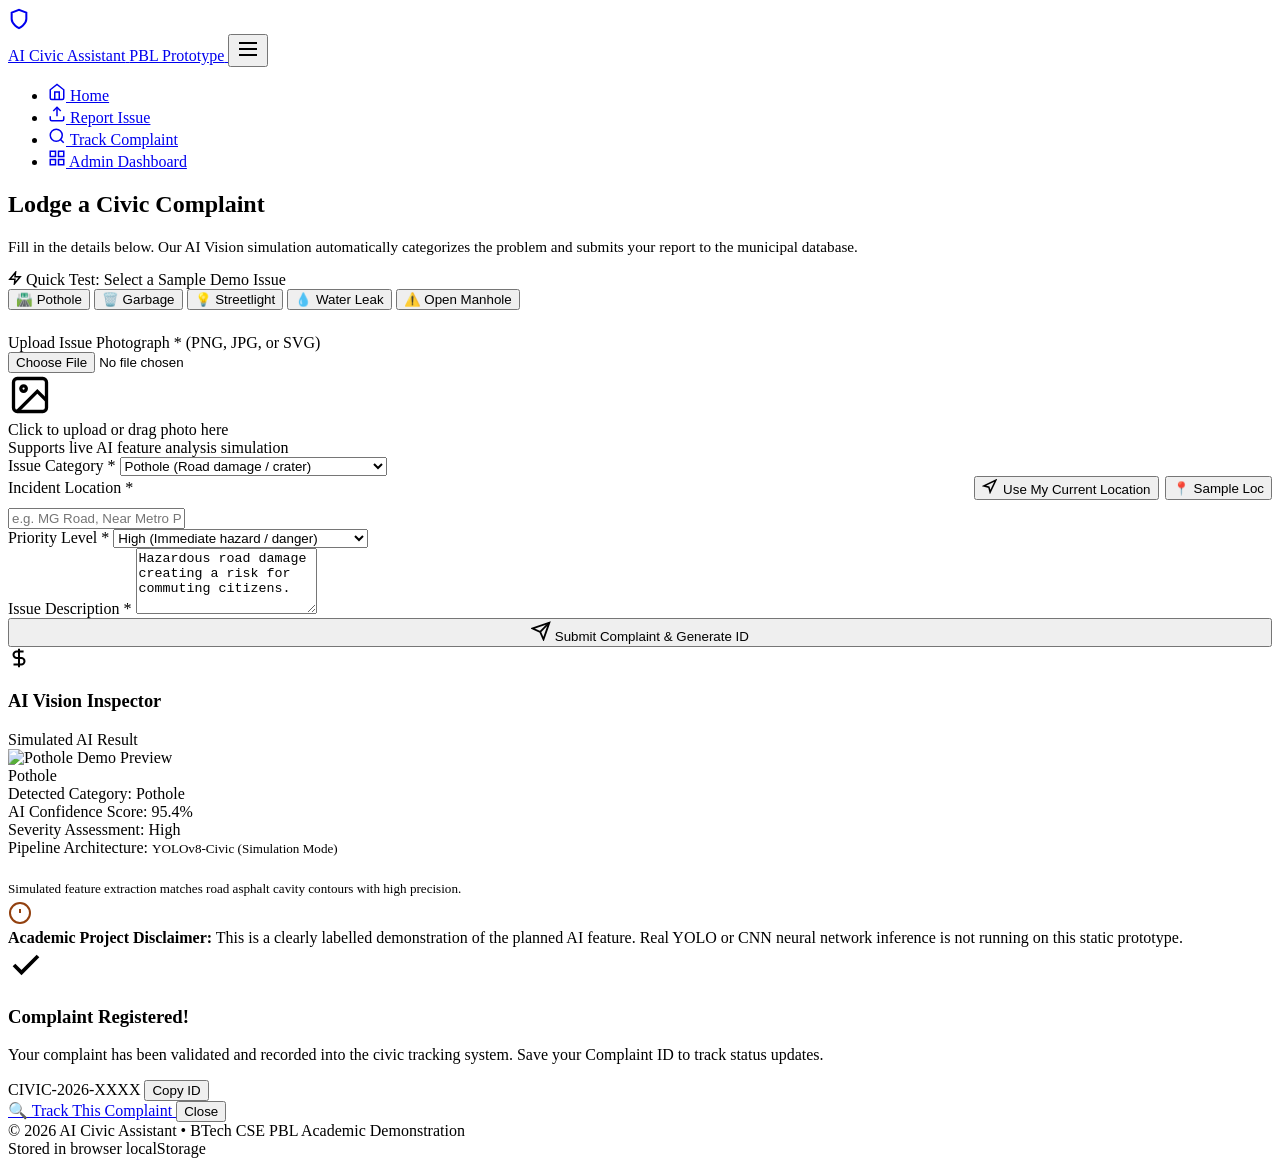
==== report.html @ 9c34e4ea "Add files via upload" ====
<!DOCTYPE html>
<html lang="en">
<head>
  <meta charset="UTF-8">
  <meta name="viewport" content="width=device-width, initial-scale=1.0">
  <title>Report an Issue | AI Civic Assistant</title>
  <meta name="description" content="Report municipal issues such as potholes, garbage piles, damaged streetlights, water leaks, and open manholes using AI Civic Assistant.">
  
  <!-- Google Fonts -->
  <link rel="preconnect" href="https://fonts.googleapis.com">
  <link rel="preconnect" href="https://fonts.gstatic.com" crossorigin>
  <link href="https://fonts.googleapis.com/css2?family=Plus+Jakarta+Sans:wght@400;500;600;700;800&family=Inter:wght@400;500;600;700&display=swap" rel="stylesheet">
  
  <!-- Stylesheet -->
  <link rel="stylesheet" href="css/style.css">
</head>
<body id="page-report">

  <!-- =========================================================================
       Site Header / Navigation Bar
       ========================================================================= -->
  <header class="site-header">
    <div class="container nav-container">
      <a href="index.html" class="brand-logo" id="brand-logo">
        <div class="brand-icon">
          <svg width="22" height="22" viewBox="0 0 24 24" fill="none" stroke="currentColor" stroke-width="2.2">
            <path d="M12 22s8-4 8-10V5l-8-3-8 3v7c0 6 8 10 8 10z"></path>
          </svg>
        </div>
        <span>AI Civic Assistant</span>
        <span class="brand-badge">PBL Prototype</span>
      </a>

      <!-- Mobile Toggle -->
      <button class="mobile-nav-toggle" aria-label="Toggle navigation" id="nav-toggle-btn">
        <svg width="24" height="24" viewBox="0 0 24 24" fill="none" stroke="currentColor" stroke-width="2">
          <line x1="3" y1="12" x2="21" y2="12"></line>
          <line x1="3" y1="6" x2="21" y2="6"></line>
          <line x1="3" y1="18" x2="21" y2="18"></line>
        </svg>
      </button>

      <!-- Navigation Links -->
      <ul class="nav-links" id="main-nav-links">
        <li class="nav-item">
          <a href="index.html" id="nav-home">
            <svg width="18" height="18" viewBox="0 0 24 24" fill="none" stroke="currentColor" stroke-width="2">
              <path d="M3 9l9-7 9 7v11a2 2 0 0 1-2 2H5a2 2 0 0 1-2-2z"></path>
              <polyline points="9 22 9 12 15 12 15 22"></polyline>
            </svg>
            Home
          </a>
        </li>
        <li class="nav-item">
          <a href="report.html" class="active" id="nav-report">
            <svg width="18" height="18" viewBox="0 0 24 24" fill="none" stroke="currentColor" stroke-width="2">
              <path d="M21 15v4a2 2 0 0 1-2 2H5a2 2 0 0 1-2-2v-4"></path>
              <polyline points="17 8 12 3 7 8"></polyline>
              <line x1="12" y1="3" x2="12" y2="15"></line>
            </svg>
            Report Issue
          </a>
        </li>
        <li class="nav-item">
          <a href="track.html" id="nav-track">
            <svg width="18" height="18" viewBox="0 0 24 24" fill="none" stroke="currentColor" stroke-width="2">
              <circle cx="11" cy="11" r="8"></circle>
              <line x1="21" y1="21" x2="16.65" y2="16.65"></line>
            </svg>
            Track Complaint
          </a>
        </li>
        <li class="nav-item">
          <a href="admin.html" id="nav-admin">
            <svg width="18" height="18" viewBox="0 0 24 24" fill="none" stroke="currentColor" stroke-width="2">
              <rect x="3" y="3" width="7" height="7"></rect>
              <rect x="14" y="3" width="7" height="7"></rect>
              <rect x="14" y="14" width="7" height="7"></rect>
              <rect x="3" y="14" width="7" height="7"></rect>
            </svg>
            Admin Dashboard
          </a>
        </li>
      </ul>
    </div>
  </header>

  <!-- =========================================================================
       Report Issue Form + AI Image Analysis Section
       ========================================================================= -->
  <main class="form-page-layout">
    <div class="container">
      <div class="form-grid">

        <!-- Left Column: Citizen Grievance Form -->
        <div class="form-card">
          <div class="form-header">
            <h2>Lodge a Civic Complaint</h2>
            <p style="color: var(--text-muted); font-size: 0.95rem;">
              Fill in the details below. Our AI Vision simulation automatically categorizes the problem 
              and submits your report to the municipal database.
            </p>
          </div>

          <!-- Quick Sample Presets (for instant review testing) -->
          <div class="sample-presets-box">
            <div class="sample-presets-title">
              <svg width="14" height="14" viewBox="0 0 24 24" fill="none" stroke="currentColor" stroke-width="2.5">
                <polygon points="13 2 3 14 12 14 11 22 21 10 12 10 13 2"></polygon>
              </svg>
              Quick Test: Select a Sample Demo Issue
            </div>
            <div class="sample-preset-chips">
              <button type="button" class="chip-btn chip-preset-btn" data-preset="pothole" id="preset-pothole">
                🛣️ Pothole
              </button>
              <button type="button" class="chip-btn chip-preset-btn" data-preset="garbage" id="preset-garbage">
                🗑️ Garbage
              </button>
              <button type="button" class="chip-btn chip-preset-btn" data-preset="streetlight" id="preset-streetlight">
                💡 Streetlight
              </button>
              <button type="button" class="chip-btn chip-preset-btn" data-preset="water_leak" id="preset-water">
                💧 Water Leak
              </button>
              <button type="button" class="chip-btn chip-preset-btn" data-preset="manhole" id="preset-manhole">
                ⚠️ Open Manhole
              </button>
            </div>
          </div>

          <form id="report-issue-form" style="margin-top: 1.5rem;">
            <!-- 1. Image Upload Dropzone -->
            <div class="form-group">
              <label class="form-label">
                Upload Issue Photograph <span class="required">*</span>
                <span class="helper">(PNG, JPG, or SVG)</span>
              </label>

              <div class="upload-dropzone" id="upload-dropzone">
                <input 
                  type="file" 
                  id="issue-image-input" 
                  class="file-input-hidden" 
                  accept="image/*" 
                />
                <div class="upload-icon">
                  <svg width="44" height="44" viewBox="0 0 24 24" fill="none" stroke="currentColor" stroke-width="1.8">
                    <rect x="3" y="3" width="18" height="18" rx="2" ry="2"></rect>
                    <circle cx="8.5" cy="8.5" r="1.5"></circle>
                    <polyline points="21 15 16 10 5 21"></polyline>
                  </svg>
                </div>
                <div class="upload-title">Click to upload or drag photo here</div>
                <div class="upload-subtitle">Supports live AI feature analysis simulation</div>
              </div>
            </div>

            <!-- 2. Issue Category -->
            <div class="form-group">
              <label for="issue-category" class="form-label">
                Issue Category <span class="required">*</span>
              </label>
              <select id="issue-category" class="form-control" required>
                <option value="Pothole">Pothole (Road damage / crater)</option>
                <option value="Garbage">Garbage (Waste accumulation / overflow)</option>
                <option value="Streetlight">Streetlight (Broken luminaire / darkness)</option>
                <option value="Water Leakage">Water Leakage (Burst pipeline / flooding)</option>
                <option value="Open Manhole">Open Manhole (Missing cover / hazard)</option>
              </select>
            </div>

            <!-- 3. Location Field with Real GPS Capture -->
            <div class="form-group" id="location-form-group">
              <div style="display: flex; justify-content: space-between; align-items: center; margin-bottom: 0.5rem; flex-wrap: wrap; gap: 0.5rem;">
                <label for="issue-location" class="form-label" style="margin-bottom: 0;">
                  Incident Location <span class="required">*</span>
                </label>
                <div style="display: flex; gap: 0.4rem; flex-wrap: wrap;">
                  <button type="button" class="btn btn-primary btn-sm" id="use-gps-loc-btn" title="Capture real GPS coordinates from browser Geolocation API">
                    <svg width="15" height="15" viewBox="0 0 24 24" fill="none" stroke="currentColor" stroke-width="2.5" style="margin-right: 2px;">
                      <polygon points="3 11 22 2 13 21 11 13 3 11"></polygon>
                    </svg>
                    Use My Current Location
                  </button>
                  <button type="button" class="btn btn-secondary btn-sm" id="fill-sample-loc-btn" title="Insert realistic sample address">
                    📍 Sample Loc
                  </button>
                </div>
              </div>

              <input 
                type="text" 
                id="issue-location" 
                class="form-control" 
                placeholder="e.g. MG Road, Near Metro Pillar #142 (or click 'Use My Current Location')" 
                required 
              />

              <!-- Real GPS Status & Coordinates Display Box -->
              <div id="gps-status-box" style="display: none; margin-top: 0.75rem;"></div>
            </div>

            <!-- 4. Priority Dropdown -->
            <div class="form-group">
              <label for="issue-priority" class="form-label">
                Priority Level <span class="required">*</span>
              </label>
              <select id="issue-priority" class="form-control" required>
                <option value="Low">Low (Minor inconvenience)</option>
                <option value="Medium">Medium (Affecting neighborhood traffic)</option>
                <option value="High" selected>High (Immediate hazard / danger)</option>
              </select>
            </div>

            <!-- 5. Issue Description -->
            <div class="form-group">
              <label for="issue-description" class="form-label">
                Issue Description <span class="required">*</span>
              </label>
              <textarea 
                id="issue-description" 
                class="form-control" 
                rows="4" 
                placeholder="Describe the problem, severity, and any hazards observed..." 
                required
              >Hazardous road damage creating a risk for commuting citizens.</textarea>
            </div>

            <!-- Submit Button -->
            <button type="submit" class="btn btn-primary btn-lg" style="width: 100%;" id="submit-complaint-btn">
              <svg width="20" height="20" viewBox="0 0 24 24" fill="none" stroke="currentColor" stroke-width="2.2">
                <line x1="22" y1="2" x2="11" y2="13"></line>
                <polygon points="22 2 15 22 11 13 2 9 22 2"></polygon>
              </svg>
              Submit Complaint &amp; Generate ID
            </button>
          </form>
        </div>

        <!-- Right Column: AI Image Analysis Section (Simulated AI Result) -->
        <aside class="ai-preview-card" id="ai-inspection-section">
          <div class="ai-card-header">
            <div class="ai-header-left">
              <svg class="ai-sparkle-icon" width="22" height="22" viewBox="0 0 24 24" fill="none" stroke="currentColor" stroke-width="2.2">
                <path d="M12 2v20M17 5H9.5a3.5 3.5 0 0 0 0 7h5a3.5 3.5 0 0 1 0 7H6"></path>
              </svg>
              <h3 style="font-size: 1.15rem; font-weight: 800; color: var(--primary-900);">AI Vision Inspector</h3>
            </div>
            <span class="ai-badge-simulated">Simulated AI Result</span>
          </div>

          <!-- Image Scanning Viewport with Laser Beam & Bounding Box -->
          <div class="ai-viewport" id="ai-viewport">
            <img src="assets/images/pothole.svg" alt="Pothole Demo Preview" />
            <div class="ai-scanner-line"></div>
            <div class="ai-bounding-box">
              <span class="ai-tag-floating">Pothole</span>
            </div>
          </div>

          <!-- AI Model Metrics Panel -->
          <div class="ai-results-panel">
            <div class="ai-metric-row">
              <span class="ai-metric-label">Detected Category:</span>
              <span class="ai-metric-value" id="ai-detected-category">Pothole</span>
            </div>

            <div class="confidence-bar-wrap">
              <div class="confidence-bar-header">
                <span class="ai-metric-label">AI Confidence Score:</span>
                <span class="ai-metric-value" id="ai-confidence-val">95.4%</span>
              </div>
              <div class="confidence-track">
                <div class="confidence-fill" id="ai-confidence-fill" style="width: 95.4%;"></div>
              </div>
            </div>

            <div class="ai-metric-row">
              <span class="ai-metric-label">Severity Assessment:</span>
              <span class="ai-metric-value" id="ai-priority-score">High</span>
            </div>

            <div class="ai-metric-row" style="margin-bottom: 0;">
              <span class="ai-metric-label">Pipeline Architecture:</span>
              <span class="ai-metric-value" style="font-size: 0.82rem; color: var(--primary-700);">YOLOv8-Civic (Simulation Mode)</span>
            </div>

            <div style="font-size: 0.82rem; color: var(--text-muted); margin-top: 0.75rem; line-height: 1.5; border-top: 1px dashed var(--border-light); padding-top: 0.65rem;" id="ai-note-text">
              Simulated feature extraction matches road asphalt cavity contours with high precision.
            </div>
          </div>

          <!-- Clear Demonstration Disclaimer Banner -->
          <div class="ai-disclaimer-box">
            <svg width="24" height="24" viewBox="0 0 24 24" fill="none" stroke="#92400e" stroke-width="2" style="flex-shrink: 0; margin-top: 2px;">
              <circle cx="12" cy="12" r="10"></circle>
              <line x1="12" y1="8" x2="12" y2="12"></line>
              <line x1="12" y1="16" x2="12.01" y2="16"></line>
            </svg>
            <div>
              <strong>Academic Project Disclaimer:</strong> This is a clearly labelled demonstration of the planned AI feature. 
              Real YOLO or CNN neural network inference is not running on this static prototype.
            </div>
          </div>
        </aside>

      </div>
    </div>
  </main>

  <!-- =========================================================================
       Success Modal (Appears after submission with generated Complaint ID)
       ========================================================================= -->
  <div class="modal-overlay" id="success-modal">
    <div class="modal-card">
      <div class="modal-success-icon">
        <svg width="36" height="36" viewBox="0 0 24 24" fill="none" stroke="currentColor" stroke-width="2.5">
          <polyline points="20 6 9 17 4 12"></polyline>
        </svg>
      </div>

      <h3 class="modal-title">Complaint Registered!</h3>
      <p class="modal-text">
        Your complaint has been validated and recorded into the civic tracking system. 
        Save your Complaint ID to track status updates.
      </p>

      <div class="id-display-box">
        <span class="id-display-code" id="modal-complaint-id">CIVIC-2026-XXXX</span>
        <button type="button" class="btn btn-secondary btn-sm" onclick="copyComplaintId(document.getElementById('modal-complaint-id').textContent)">
          Copy ID
        </button>
      </div>

      <div class="modal-actions">
        <a href="track.html" class="btn btn-primary" id="modal-track-link">
          🔍 Track This Complaint
        </a>
        <button type="button" class="btn btn-outline" onclick="document.getElementById('success-modal').classList.remove('active')">
          Close
        </button>
      </div>
    </div>
  </div>

  <!-- =========================================================================
       Footer
       ========================================================================= -->
  <footer class="site-footer">
    <div class="container footer-bottom">
      <div>&copy; 2026 AI Civic Assistant &bull; BTech CSE PBL Academic Demonstration</div>
      <div class="college-badge">Stored in browser localStorage</div>
    </div>
  </footer>

  <!-- Scripts -->
  <script src="js/storage.js"></script>
  <script src="js/app.js"></script>
</body>
</html>
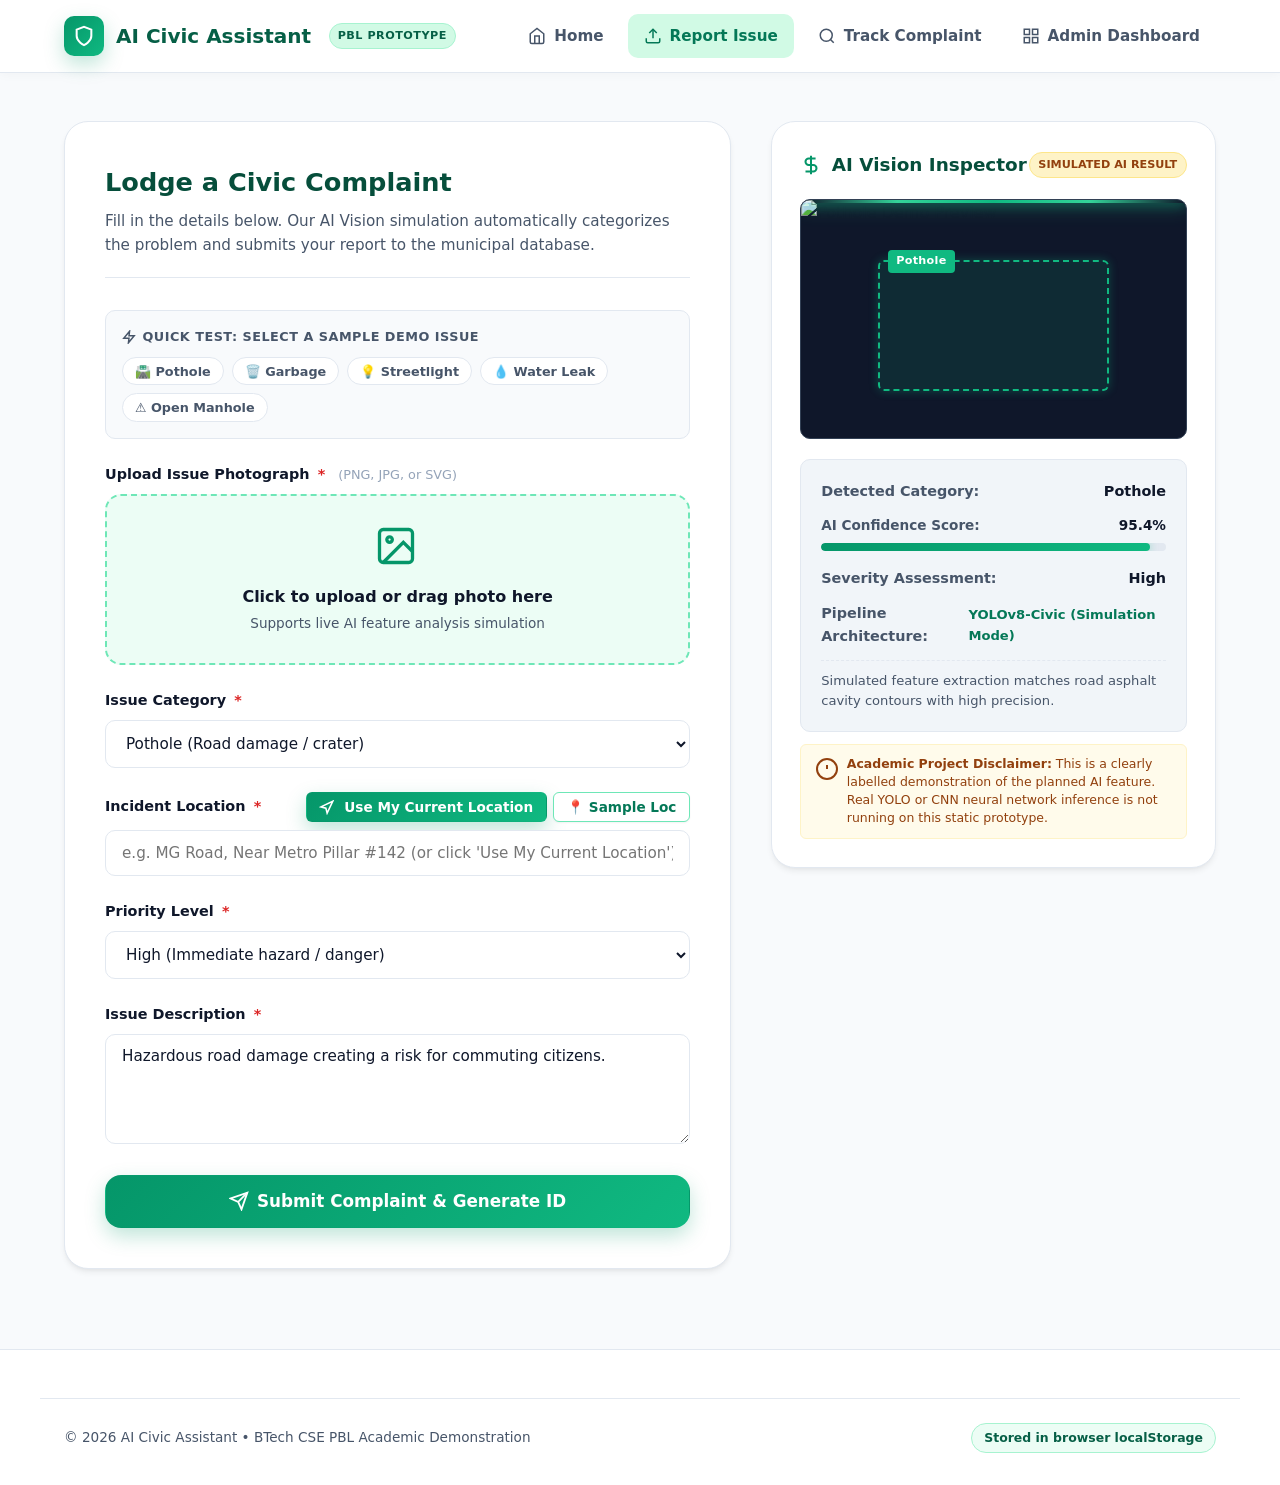
==== commit 84486b2d: "Update report.html" ====
--- a/report.html
+++ b/report.html
@@ -356,6 +356,6 @@
 
   <!-- Scripts -->
   <script src="js/storage.js"></script>
-  <script src="js/app.js"></script>
+  <script src="app.js"></script>
 </body>
 </html>
--- a/css/style.css
+++ b/css/style.css
@@ -0,0 +1,1833 @@
+/* ==========================================================================
+   AI Civic Assistant - Modern Civic-Tech Stylesheet
+   Green & White Theme | Responsive | BTech CSE PBL Prototype
+   ========================================================================== */
+
+/* --------------------------------------------------------------------------
+   1. CSS Custom Properties / Design Tokens
+   -------------------------------------------------------------------------- */
+:root {
+  /* Brand Green Palette */
+  --primary-50: #ecfdf5;
+  --primary-100: #d1fae5;
+  --primary-200: #a7f3d0;
+  --primary-300: #6ee7b7;
+  --primary-400: #34d399;
+  --primary-500: #10b981;
+  --primary-600: #059669; /* Main Brand Green */
+  --primary-700: #047857; /* Dark Forest Green */
+  --primary-800: #065f46;
+  --primary-900: #064e3b;
+
+  /* Accent & Gradients */
+  --accent-teal: #14b8a6;
+  --gradient-primary: linear-gradient(135deg, #059669 0%, #10b981 100%);
+  --gradient-hero: linear-gradient(135deg, #ecfdf5 0%, #f0fdf4 50%, #ffffff 100%);
+  --gradient-card-glow: linear-gradient(180deg, rgba(16, 185, 129, 0.04) 0%, rgba(255, 255, 255, 0) 100%);
+
+  /* Neutrals */
+  --bg-page: #f8fafc;
+  --bg-surface: #ffffff;
+  --bg-subtle: #f1f5f9;
+  --text-main: #0f172a;
+  --text-muted: #475569;
+  --text-light: #94a3b8;
+  --border-light: #e2e8f0;
+  --border-focus: #10b981;
+
+  /* Civic Status Badges */
+  --status-pending: #d97706;
+  --status-pending-bg: #fef3c7;
+  --status-pending-border: #fde68a;
+
+  --status-progress: #2563eb;
+  --status-progress-bg: #dbeafe;
+  --status-progress-border: #bfdbfe;
+
+  --status-resolved: #059669;
+  --status-resolved-bg: #d1fae5;
+  --status-resolved-border: #a7f3d0;
+
+  /* Priority Colors */
+  --priority-high: #dc2626;
+  --priority-high-bg: #fee2e2;
+  --priority-med: #ea580c;
+  --priority-med-bg: #ffedd5;
+  --priority-low: #16a34a;
+  --priority-low-bg: #dcfce7;
+
+  /* Elevations */
+  --shadow-sm: 0 1px 2px 0 rgba(0, 0, 0, 0.05);
+  --shadow-md: 0 4px 6px -1px rgba(0, 0, 0, 0.07), 0 2px 4px -2px rgba(0, 0, 0, 0.05);
+  --shadow-lg: 0 10px 25px -3px rgba(5, 150, 105, 0.1), 0 4px 6px -4px rgba(0, 0, 0, 0.05);
+  --shadow-xl: 0 20px 25px -5px rgba(15, 23, 42, 0.08), 0 8px 10px -6px rgba(0, 0, 0, 0.04);
+  --shadow-emerald: 0 8px 20px rgba(5, 150, 105, 0.25);
+
+  /* Radius */
+  --radius-sm: 6px;
+  --radius-md: 10px;
+  --radius-lg: 16px;
+  --radius-xl: 24px;
+  --radius-pill: 9999px;
+
+  /* Transitions */
+  --transition: all 0.2s cubic-bezier(0.4, 0, 0.2, 1);
+  --transition-smooth: all 0.3s cubic-bezier(0.16, 1, 0.3, 1);
+}
+
+/* --------------------------------------------------------------------------
+   2. Base & Typography
+   -------------------------------------------------------------------------- */
+* {
+  margin: 0;
+  padding: 0;
+  box-sizing: border-box;
+}
+
+html {
+  scroll-behavior: smooth;
+  font-size: 16px;
+}
+
+body {
+  font-family: 'Plus Jakarta Sans', 'Inter', system-ui, -apple-system, BlinkMacSystemFont, 'Segoe UI', Roboto, sans-serif;
+  background-color: var(--bg-page);
+  color: var(--text-main);
+  line-height: 1.6;
+  -webkit-font-smoothing: antialiased;
+  min-height: 100vh;
+  display: flex;
+  flex-direction: column;
+}
+
+img, svg {
+  display: block;
+  max-width: 100%;
+}
+
+a {
+  color: inherit;
+  text-decoration: none;
+  transition: var(--transition);
+}
+
+button, input, select, textarea {
+  font-family: inherit;
+  font-size: 1rem;
+}
+
+/* Container */
+.container {
+  width: 100%;
+  max-width: 1200px;
+  margin: 0 auto;
+  padding: 0 1.5rem;
+}
+
+/* --------------------------------------------------------------------------
+   3. Header & Navigation Bar
+   -------------------------------------------------------------------------- */
+.site-header {
+  background: rgba(255, 255, 255, 0.95);
+  backdrop-filter: blur(12px);
+  -webkit-backdrop-filter: blur(12px);
+  border-bottom: 1px solid var(--border-light);
+  position: sticky;
+  top: 0;
+  z-index: 1000;
+  box-shadow: 0 2px 10px rgba(0, 0, 0, 0.03);
+}
+
+.nav-container {
+  display: flex;
+  align-items: center;
+  justify-content: space-between;
+  height: 72px;
+}
+
+.brand-logo {
+  display: flex;
+  align-items: center;
+  gap: 0.75rem;
+  font-weight: 800;
+  font-size: 1.25rem;
+  color: var(--primary-800);
+}
+
+.brand-icon {
+  width: 40px;
+  height: 40px;
+  background: var(--gradient-primary);
+  border-radius: var(--radius-md);
+  display: flex;
+  align-items: center;
+  justify-content: center;
+  color: #ffffff;
+  box-shadow: var(--shadow-emerald);
+}
+
+.brand-badge {
+  font-size: 0.7rem;
+  font-weight: 700;
+  text-transform: uppercase;
+  letter-spacing: 0.5px;
+  background: var(--primary-100);
+  color: var(--primary-800);
+  padding: 0.2rem 0.5rem;
+  border-radius: var(--radius-pill);
+  border: 1px solid var(--primary-200);
+  margin-left: 0.35rem;
+}
+
+.nav-links {
+  display: flex;
+  align-items: center;
+  gap: 0.5rem;
+  list-style: none;
+}
+
+.nav-item a {
+  display: flex;
+  align-items: center;
+  gap: 0.5rem;
+  padding: 0.6rem 1rem;
+  border-radius: var(--radius-md);
+  font-weight: 600;
+  font-size: 0.95rem;
+  color: var(--text-muted);
+}
+
+.nav-item a:hover {
+  color: var(--primary-700);
+  background-color: var(--primary-50);
+}
+
+.nav-item a.active {
+  color: var(--primary-700);
+  background-color: var(--primary-100);
+}
+
+.nav-cta-btn {
+  background: var(--gradient-primary) !important;
+  color: #ffffff !important;
+  box-shadow: 0 4px 12px rgba(5, 150, 105, 0.2);
+}
+
+.nav-cta-btn:hover {
+  transform: translateY(-1px);
+  box-shadow: 0 6px 16px rgba(5, 150, 105, 0.3);
+}
+
+/* Mobile Toggle */
+.mobile-nav-toggle {
+  display: none;
+  background: none;
+  border: none;
+  padding: 0.5rem;
+  cursor: pointer;
+  color: var(--text-main);
+  border-radius: var(--radius-sm);
+}
+
+/* --------------------------------------------------------------------------
+   4. Buttons & Badges
+   -------------------------------------------------------------------------- */
+.btn {
+  display: inline-flex;
+  align-items: center;
+  justify-content: center;
+  gap: 0.5rem;
+  padding: 0.75rem 1.4rem;
+  font-weight: 600;
+  font-size: 0.95rem;
+  border-radius: var(--radius-md);
+  cursor: pointer;
+  border: 1px solid transparent;
+  transition: var(--transition-smooth);
+  text-align: center;
+}
+
+.btn-primary {
+  background: var(--gradient-primary);
+  color: #ffffff;
+  box-shadow: var(--shadow-emerald);
+}
+
+.btn-primary:hover {
+  transform: translateY(-2px);
+  box-shadow: 0 10px 22px rgba(5, 150, 105, 0.35);
+  color: #ffffff;
+}
+
+.btn-secondary {
+  background: #ffffff;
+  color: var(--primary-700);
+  border: 1.5px solid var(--primary-300);
+  box-shadow: var(--shadow-sm);
+}
+
+.btn-secondary:hover {
+  background: var(--primary-50);
+  border-color: var(--primary-600);
+  transform: translateY(-1px);
+}
+
+.btn-outline {
+  background: transparent;
+  color: var(--text-muted);
+  border: 1px solid var(--border-light);
+}
+
+.btn-outline:hover {
+  background: var(--bg-subtle);
+  color: var(--text-main);
+  border-color: #cbd5e1;
+}
+
+.btn-danger {
+  background: #fee2e2;
+  color: #b91c1c;
+  border: 1px solid #fecaca;
+}
+
+.btn-danger:hover {
+  background: #fca5a5;
+  color: #991b1b;
+}
+
+.btn-sm {
+  padding: 0.4rem 0.8rem;
+  font-size: 0.85rem;
+  border-radius: var(--radius-sm);
+}
+
+.btn-lg {
+  padding: 0.95rem 1.8rem;
+  font-size: 1.05rem;
+  border-radius: var(--radius-lg);
+}
+
+/* Badges */
+.badge {
+  display: inline-flex;
+  align-items: center;
+  gap: 0.35rem;
+  padding: 0.3rem 0.75rem;
+  border-radius: var(--radius-pill);
+  font-size: 0.8rem;
+  font-weight: 700;
+  letter-spacing: 0.2px;
+}
+
+.badge-pending {
+  background: var(--status-pending-bg);
+  color: var(--status-pending);
+  border: 1px solid var(--status-pending-border);
+}
+
+.badge-progress {
+  background: var(--status-progress-bg);
+  color: var(--status-progress);
+  border: 1px solid var(--status-progress-border);
+}
+
+.badge-resolved {
+  background: var(--status-resolved-bg);
+  color: var(--status-resolved);
+  border: 1px solid var(--status-resolved-border);
+}
+
+/* Priority Badges */
+.badge-priority-high {
+  background: var(--priority-high-bg);
+  color: var(--priority-high);
+  border: 1px solid #fca5a5;
+}
+
+.badge-priority-medium {
+  background: var(--priority-med-bg);
+  color: var(--priority-med);
+  border: 1px solid #fdba74;
+}
+
+.badge-priority-low {
+  background: var(--priority-low-bg);
+  color: var(--priority-low);
+  border: 1px solid #86efac;
+}
+
+/* Category Badges */
+.badge-category {
+  background: var(--bg-subtle);
+  color: var(--text-muted);
+  border: 1px solid var(--border-light);
+  font-weight: 600;
+}
+
+/* --------------------------------------------------------------------------
+   5. Hero Section (Homepage)
+   -------------------------------------------------------------------------- */
+.hero-section {
+  background: var(--gradient-hero);
+  border-bottom: 1px solid var(--border-light);
+  padding: 4.5rem 0 3.5rem;
+  position: relative;
+  overflow: hidden;
+}
+
+.hero-section::before {
+  content: '';
+  position: absolute;
+  top: -100px;
+  right: -80px;
+  width: 400px;
+  height: 400px;
+  background: radial-gradient(circle, rgba(52, 211, 153, 0.2) 0%, rgba(255, 255, 255, 0) 70%);
+  border-radius: 50%;
+  pointer-events: none;
+}
+
+.hero-content {
+  text-align: center;
+  max-width: 820px;
+  margin: 0 auto;
+}
+
+.hero-chip {
+  display: inline-flex;
+  align-items: center;
+  gap: 0.5rem;
+  background: #ffffff;
+  border: 1px solid var(--primary-200);
+  padding: 0.4rem 1.1rem;
+  border-radius: var(--radius-pill);
+  color: var(--primary-800);
+  font-weight: 700;
+  font-size: 0.85rem;
+  box-shadow: var(--shadow-sm);
+  margin-bottom: 1.5rem;
+  animation: pulseSubtle 3s infinite;
+}
+
+.hero-title {
+  font-size: 3rem;
+  font-weight: 800;
+  line-height: 1.15;
+  color: var(--primary-900);
+  margin-bottom: 1.25rem;
+  letter-spacing: -0.02em;
+}
+
+.hero-title .highlight {
+  background: linear-gradient(120deg, #059669 0%, #10b981 100%);
+  -webkit-background-clip: text;
+  -webkit-text-fill-color: transparent;
+}
+
+.hero-tagline {
+  font-size: 1.35rem;
+  font-weight: 700;
+  color: var(--primary-700);
+  margin-bottom: 1rem;
+}
+
+.hero-description {
+  font-size: 1.1rem;
+  color: var(--text-muted);
+  max-width: 680px;
+  margin: 0 auto 2.25rem;
+  line-height: 1.7;
+}
+
+.hero-actions {
+  display: flex;
+  align-items: center;
+  justify-content: center;
+  gap: 1rem;
+  flex-wrap: wrap;
+}
+
+/* --------------------------------------------------------------------------
+   6. Statistic Cards
+   -------------------------------------------------------------------------- */
+.stats-section {
+  margin-top: -2.5rem;
+  position: relative;
+  z-index: 10;
+  margin-bottom: 4rem;
+}
+
+.stats-grid {
+  display: grid;
+  grid-template-columns: repeat(3, 1fr);
+  gap: 1.5rem;
+}
+
+.stat-card {
+  background: var(--bg-surface);
+  border: 1px solid var(--border-light);
+  border-radius: var(--radius-lg);
+  padding: 1.75rem 1.5rem;
+  box-shadow: var(--shadow-md);
+  display: flex;
+  align-items: center;
+  gap: 1.25rem;
+  transition: var(--transition-smooth);
+}
+
+.stat-card:hover {
+  transform: translateY(-4px);
+  box-shadow: var(--shadow-lg);
+  border-color: var(--primary-300);
+}
+
+.stat-icon {
+  width: 56px;
+  height: 56px;
+  border-radius: var(--radius-md);
+  display: flex;
+  align-items: center;
+  justify-content: center;
+  font-size: 1.5rem;
+  flex-shrink: 0;
+}
+
+.stat-icon.total {
+  background: var(--primary-100);
+  color: var(--primary-700);
+}
+
+.stat-icon.pending {
+  background: var(--status-pending-bg);
+  color: var(--status-pending);
+}
+
+.stat-icon.resolved {
+  background: var(--status-resolved-bg);
+  color: var(--status-resolved);
+}
+
+.stat-number {
+  font-size: 2.25rem;
+  font-weight: 800;
+  line-height: 1;
+  color: var(--text-main);
+  margin-bottom: 0.35rem;
+}
+
+.stat-label {
+  font-size: 0.9rem;
+  font-weight: 600;
+  color: var(--text-muted);
+}
+
+/* --------------------------------------------------------------------------
+   7. How It Works - 3 Step Process
+   -------------------------------------------------------------------------- */
+.process-section {
+  padding: 3rem 0 5rem;
+}
+
+.section-header {
+  text-align: center;
+  max-width: 650px;
+  margin: 0 auto 3.5rem;
+}
+
+.section-badge {
+  display: inline-block;
+  background: var(--primary-100);
+  color: var(--primary-800);
+  font-size: 0.75rem;
+  font-weight: 700;
+  text-transform: uppercase;
+  letter-spacing: 1px;
+  padding: 0.35rem 0.9rem;
+  border-radius: var(--radius-pill);
+  margin-bottom: 0.85rem;
+}
+
+.section-title {
+  font-size: 2.2rem;
+  font-weight: 800;
+  color: var(--text-main);
+  margin-bottom: 0.75rem;
+  letter-spacing: -0.01em;
+}
+
+.section-subtitle {
+  font-size: 1.05rem;
+  color: var(--text-muted);
+}
+
+.steps-grid {
+  display: grid;
+  grid-template-columns: repeat(3, 1fr);
+  gap: 2rem;
+  position: relative;
+}
+
+.step-card {
+  background: var(--bg-surface);
+  border: 1px solid var(--border-light);
+  border-radius: var(--radius-lg);
+  padding: 2.25rem 1.75rem;
+  box-shadow: var(--shadow-sm);
+  position: relative;
+  transition: var(--transition-smooth);
+  display: flex;
+  flex-direction: column;
+}
+
+.step-card:hover {
+  transform: translateY(-5px);
+  border-color: var(--primary-400);
+  box-shadow: var(--shadow-lg);
+}
+
+.step-number-badge {
+  position: absolute;
+  top: -14px;
+  left: 24px;
+  width: 32px;
+  height: 32px;
+  background: var(--primary-700);
+  color: #ffffff;
+  border-radius: 50%;
+  display: flex;
+  align-items: center;
+  justify-content: center;
+  font-weight: 800;
+  font-size: 0.9rem;
+  box-shadow: 0 4px 10px rgba(5, 150, 105, 0.4);
+}
+
+.step-icon-wrap {
+  width: 60px;
+  height: 60px;
+  background: var(--primary-50);
+  border: 1.5px solid var(--primary-200);
+  border-radius: var(--radius-md);
+  display: flex;
+  align-items: center;
+  justify-content: center;
+  color: var(--primary-700);
+  margin-bottom: 1.5rem;
+}
+
+.step-title {
+  font-size: 1.3rem;
+  font-weight: 700;
+  color: var(--text-main);
+  margin-bottom: 0.75rem;
+}
+
+.step-description {
+  font-size: 0.95rem;
+  color: var(--text-muted);
+  line-height: 1.6;
+}
+
+/* --------------------------------------------------------------------------
+   8. Forms & Inputs (Report Issue)
+   -------------------------------------------------------------------------- */
+.form-page-layout {
+  padding: 3rem 0 5rem;
+}
+
+.form-grid {
+  display: grid;
+  grid-template-columns: 1.2fr 0.8fr;
+  gap: 2.5rem;
+  align-items: start;
+}
+
+.form-card {
+  background: var(--bg-surface);
+  border: 1px solid var(--border-light);
+  border-radius: var(--radius-xl);
+  padding: 2.5rem;
+  box-shadow: var(--shadow-md);
+}
+
+.form-header {
+  margin-bottom: 2rem;
+  padding-bottom: 1.25rem;
+  border-bottom: 1px solid var(--border-light);
+}
+
+.form-header h2 {
+  font-size: 1.6rem;
+  font-weight: 800;
+  color: var(--primary-900);
+  margin-bottom: 0.35rem;
+}
+
+.form-group {
+  margin-bottom: 1.5rem;
+}
+
+.form-label {
+  display: block;
+  font-weight: 700;
+  font-size: 0.9rem;
+  color: var(--text-main);
+  margin-bottom: 0.5rem;
+}
+
+.form-label .required {
+  color: var(--priority-high);
+  margin-left: 0.2rem;
+}
+
+.form-label .helper {
+  font-weight: 400;
+  color: var(--text-light);
+  font-size: 0.8rem;
+  margin-left: 0.5rem;
+}
+
+.form-control {
+  width: 100%;
+  padding: 0.8rem 1rem;
+  font-size: 0.95rem;
+  border: 1.5px solid var(--border-light);
+  border-radius: var(--radius-md);
+  background: #ffffff;
+  color: var(--text-main);
+  transition: var(--transition);
+  outline: none;
+}
+
+.form-control:focus {
+  border-color: var(--primary-500);
+  box-shadow: 0 0 0 3.5px rgba(16, 185, 129, 0.15);
+}
+
+textarea.form-control {
+  min-height: 110px;
+  resize: vertical;
+}
+
+/* Upload Dropzone */
+.upload-dropzone {
+  border: 2px dashed var(--primary-300);
+  background: var(--primary-50);
+  border-radius: var(--radius-lg);
+  padding: 1.75rem 1.25rem;
+  text-align: center;
+  cursor: pointer;
+  transition: var(--transition-smooth);
+  position: relative;
+}
+
+.upload-dropzone:hover, .upload-dropzone.dragover {
+  border-color: var(--primary-600);
+  background: #e6fcf5;
+}
+
+.upload-icon {
+  width: 48px;
+  height: 48px;
+  margin: 0 auto 0.75rem;
+  color: var(--primary-600);
+}
+
+.upload-title {
+  font-weight: 700;
+  font-size: 1rem;
+  color: var(--text-main);
+  margin-bottom: 0.25rem;
+}
+
+.upload-subtitle {
+  font-size: 0.85rem;
+  color: var(--text-muted);
+}
+
+.file-input-hidden {
+  position: absolute;
+  top: 0;
+  left: 0;
+  width: 100%;
+  height: 100%;
+  opacity: 0;
+  cursor: pointer;
+}
+
+/* Sample Quick Buttons */
+.sample-presets-box {
+  margin-top: 1rem;
+  padding: 1rem;
+  background: #f8fafc;
+  border-radius: var(--radius-md);
+  border: 1px solid var(--border-light);
+}
+
+.sample-presets-title {
+  font-size: 0.8rem;
+  font-weight: 700;
+  text-transform: uppercase;
+  color: var(--text-muted);
+  letter-spacing: 0.5px;
+  margin-bottom: 0.6rem;
+  display: flex;
+  align-items: center;
+  gap: 0.4rem;
+}
+
+.sample-preset-chips {
+  display: flex;
+  flex-wrap: wrap;
+  gap: 0.5rem;
+}
+
+.chip-btn {
+  background: #ffffff;
+  border: 1px solid var(--border-light);
+  padding: 0.35rem 0.75rem;
+  border-radius: var(--radius-pill);
+  font-size: 0.8rem;
+  font-weight: 600;
+  color: var(--text-muted);
+  cursor: pointer;
+  transition: var(--transition);
+}
+
+.chip-btn:hover {
+  background: var(--primary-100);
+  border-color: var(--primary-300);
+  color: var(--primary-800);
+}
+
+/* Location Helper Button */
+.input-with-button {
+  display: flex;
+  gap: 0.5rem;
+}
+
+.input-with-button .form-control {
+  flex: 1;
+}
+
+/* Real GPS Location Capture Styles */
+.gps-status-card {
+  border-radius: var(--radius-md);
+  padding: 0.85rem 1rem;
+  font-size: 0.88rem;
+  border: 1px solid var(--border-light);
+  background: var(--bg-surface);
+  transition: var(--transition-smooth);
+}
+
+.gps-status-card.loading {
+  background: #f0fdf4;
+  border-color: #bbf7d0;
+  color: #166534;
+  display: flex;
+  align-items: center;
+  gap: 0.75rem;
+}
+
+.gps-spinner {
+  width: 18px;
+  height: 18px;
+  border: 2.5px solid rgba(22, 101, 52, 0.2);
+  border-top-color: #16a34a;
+  border-radius: 50%;
+  animation: spin 0.8s linear infinite;
+  flex-shrink: 0;
+}
+
+@keyframes spin {
+  to { transform: rotate(360deg); }
+}
+
+.gps-status-card.success {
+  background: #ecfdf5;
+  border: 1.5px solid #a7f3d0;
+  color: #065f46;
+}
+
+.gps-coord-value {
+  font-family: ui-monospace, SFMono-Regular, Menlo, Monaco, Consolas, monospace;
+  font-weight: 700;
+  font-size: 0.95rem;
+  color: #047857;
+}
+
+.gps-status-card.error {
+  background: #fef2f2;
+  border: 1.5px solid #fecaca;
+  color: #991b1b;
+}
+
+.gps-error-header {
+  font-weight: 700;
+  display: flex;
+  align-items: center;
+  gap: 0.4rem;
+  margin-bottom: 0.25rem;
+}
+
+.gps-actions-row {
+  display: flex;
+  align-items: center;
+  gap: 0.6rem;
+  margin-top: 0.5rem;
+  flex-wrap: wrap;
+}
+
+
+/* --------------------------------------------------------------------------
+   9. AI Image Analysis Card (Interactive Simulator)
+   -------------------------------------------------------------------------- */
+.ai-preview-card {
+  background: var(--bg-surface);
+  border: 1px solid var(--border-light);
+  border-radius: var(--radius-xl);
+  padding: 1.75rem;
+  box-shadow: var(--shadow-md);
+  position: sticky;
+  top: 96px;
+}
+
+.ai-card-header {
+  display: flex;
+  align-items: center;
+  justify-content: space-between;
+  margin-bottom: 1.25rem;
+}
+
+.ai-header-left {
+  display: flex;
+  align-items: center;
+  gap: 0.6rem;
+}
+
+.ai-sparkle-icon {
+  color: var(--primary-600);
+  animation: rotateSparkle 8s linear infinite;
+}
+
+.ai-badge-simulated {
+  background: #fef3c7;
+  color: #92400e;
+  border: 1px solid #fde68a;
+  font-size: 0.7rem;
+  font-weight: 700;
+  text-transform: uppercase;
+  padding: 0.2rem 0.55rem;
+  border-radius: var(--radius-pill);
+}
+
+.ai-viewport {
+  position: relative;
+  width: 100%;
+  height: 240px;
+  border-radius: var(--radius-md);
+  background: #0f172a;
+  overflow: hidden;
+  display: flex;
+  align-items: center;
+  justify-content: center;
+  margin-bottom: 1.25rem;
+  border: 1px solid #334155;
+}
+
+.ai-viewport img {
+  width: 100%;
+  height: 100%;
+  object-fit: cover;
+  transition: var(--transition);
+}
+
+.ai-empty-placeholder {
+  text-align: center;
+  color: #94a3b8;
+  padding: 1rem;
+}
+
+.ai-empty-placeholder svg {
+  margin: 0 auto 0.5rem;
+  opacity: 0.6;
+}
+
+/* AI Laser Scanner Overlay */
+.ai-scanner-line {
+  position: absolute;
+  top: 0;
+  left: 0;
+  width: 100%;
+  height: 3px;
+  background: linear-gradient(90deg, transparent, #34d399, #10b981, #34d399, transparent);
+  box-shadow: 0 0 12px #10b981, 0 0 20px #34d399;
+  animation: laserSweep 2.5s ease-in-out infinite alternate;
+  pointer-events: none;
+  z-index: 5;
+}
+
+/* Detection Bounding Box Overlay */
+.ai-bounding-box {
+  position: absolute;
+  top: 25%;
+  left: 20%;
+  width: 60%;
+  height: 55%;
+  border: 2px dashed #10b981;
+  background: rgba(16, 185, 129, 0.12);
+  border-radius: var(--radius-sm);
+  pointer-events: none;
+  z-index: 4;
+  box-shadow: 0 0 10px rgba(16, 185, 129, 0.3);
+}
+
+.ai-tag-floating {
+  position: absolute;
+  top: -12px;
+  left: 8px;
+  background: #10b981;
+  color: #ffffff;
+  font-size: 0.7rem;
+  font-weight: 700;
+  padding: 0.15rem 0.5rem;
+  border-radius: 4px;
+  letter-spacing: 0.3px;
+}
+
+/* AI Results Data Box */
+.ai-results-panel {
+  background: var(--bg-subtle);
+  border-radius: var(--radius-md);
+  padding: 1.25rem;
+  border: 1px solid var(--border-light);
+}
+
+.ai-metric-row {
+  display: flex;
+  justify-content: space-between;
+  align-items: center;
+  margin-bottom: 0.75rem;
+  font-size: 0.9rem;
+}
+
+.ai-metric-label {
+  color: var(--text-muted);
+  font-weight: 600;
+}
+
+.ai-metric-value {
+  font-weight: 700;
+  color: var(--text-main);
+}
+
+.confidence-bar-wrap {
+  margin-top: 0.5rem;
+  margin-bottom: 1rem;
+}
+
+.confidence-bar-header {
+  display: flex;
+  justify-content: space-between;
+  font-size: 0.85rem;
+  margin-bottom: 0.35rem;
+  font-weight: 600;
+}
+
+.confidence-track {
+  width: 100%;
+  height: 8px;
+  background: #e2e8f0;
+  border-radius: var(--radius-pill);
+  overflow: hidden;
+}
+
+.confidence-fill {
+  height: 100%;
+  background: var(--gradient-primary);
+  border-radius: var(--radius-pill);
+  transition: width 0.8s cubic-bezier(0.16, 1, 0.3, 1);
+  box-shadow: 0 0 8px rgba(16, 185, 129, 0.4);
+}
+
+.ai-disclaimer-box {
+  background: #fffbeb;
+  border: 1px solid #fef3c7;
+  border-radius: var(--radius-sm);
+  padding: 0.65rem 0.85rem;
+  font-size: 0.78rem;
+  color: #92400e;
+  line-height: 1.45;
+  margin-top: 0.75rem;
+  display: flex;
+  gap: 0.5rem;
+  align-items: flex-start;
+}
+
+/* --------------------------------------------------------------------------
+   10. Track Complaint Page
+   -------------------------------------------------------------------------- */
+.track-page-layout {
+  padding: 3rem 0 5rem;
+}
+
+.track-search-card {
+  background: var(--bg-surface);
+  border: 1px solid var(--border-light);
+  border-radius: var(--radius-xl);
+  padding: 2.25rem;
+  box-shadow: var(--shadow-md);
+  max-width: 750px;
+  margin: 0 auto 2.5rem;
+  text-align: center;
+}
+
+.track-input-group {
+  display: flex;
+  gap: 0.75rem;
+  margin: 1.5rem 0 1rem;
+}
+
+.track-input-group input {
+  flex: 1;
+  padding: 0.85rem 1.25rem;
+  font-size: 1.05rem;
+  font-weight: 600;
+  text-transform: uppercase;
+  letter-spacing: 0.5px;
+}
+
+.quick-demo-ids {
+  display: flex;
+  align-items: center;
+  justify-content: center;
+  gap: 0.5rem;
+  flex-wrap: wrap;
+  font-size: 0.85rem;
+  color: var(--text-muted);
+}
+
+.quick-id-tag {
+  background: var(--bg-subtle);
+  border: 1px solid var(--border-light);
+  padding: 0.2rem 0.6rem;
+  border-radius: var(--radius-sm);
+  font-size: 0.8rem;
+  font-weight: 700;
+  color: var(--primary-700);
+  cursor: pointer;
+  transition: var(--transition);
+}
+
+.quick-id-tag:hover {
+  background: var(--primary-100);
+  border-color: var(--primary-300);
+}
+
+/* Tracking Result Card */
+.track-result-card {
+  background: var(--bg-surface);
+  border: 1px solid var(--border-light);
+  border-radius: var(--radius-xl);
+  padding: 2.5rem;
+  box-shadow: var(--shadow-lg);
+  max-width: 900px;
+  margin: 0 auto;
+}
+
+.track-result-header {
+  display: flex;
+  justify-content: space-between;
+  align-items: flex-start;
+  flex-wrap: wrap;
+  gap: 1rem;
+  padding-bottom: 1.5rem;
+  border-bottom: 1px solid var(--border-light);
+  margin-bottom: 2rem;
+}
+
+.complaint-id-large {
+  font-size: 1.75rem;
+  font-weight: 800;
+  color: var(--primary-900);
+  letter-spacing: -0.02em;
+}
+
+.complaint-meta-badges {
+  display: flex;
+  gap: 0.5rem;
+  align-items: center;
+  margin-top: 0.35rem;
+}
+
+/* 3-Stage Visual Stepper */
+.status-stepper {
+  display: flex;
+  align-items: center;
+  justify-content: space-between;
+  position: relative;
+  margin: 2.5rem 0 3rem;
+  padding: 0 1rem;
+}
+
+.status-stepper::before {
+  content: '';
+  position: absolute;
+  top: 24px;
+  left: 10%;
+  right: 10%;
+  height: 4px;
+  background: #e2e8f0;
+  z-index: 1;
+}
+
+.status-stepper-progress {
+  position: absolute;
+  top: 24px;
+  left: 10%;
+  height: 4px;
+  background: var(--gradient-primary);
+  z-index: 2;
+  transition: width 0.6s ease;
+}
+
+.stepper-stage {
+  position: relative;
+  z-index: 3;
+  display: flex;
+  flex-direction: column;
+  align-items: center;
+  text-align: center;
+  width: 140px;
+}
+
+.stage-node {
+  width: 48px;
+  height: 48px;
+  border-radius: 50%;
+  background: #ffffff;
+  border: 3px solid #cbd5e1;
+  display: flex;
+  align-items: center;
+  justify-content: center;
+  font-weight: 800;
+  font-size: 1.1rem;
+  color: #94a3b8;
+  margin-bottom: 0.75rem;
+  transition: var(--transition-smooth);
+}
+
+.stepper-stage.active .stage-node {
+  border-color: var(--primary-600);
+  background: var(--primary-600);
+  color: #ffffff;
+  box-shadow: 0 0 0 6px var(--primary-100);
+}
+
+.stepper-stage.completed .stage-node {
+  border-color: var(--primary-500);
+  background: var(--primary-500);
+  color: #ffffff;
+}
+
+.stage-label {
+  font-weight: 700;
+  font-size: 0.95rem;
+  color: var(--text-main);
+  margin-bottom: 0.2rem;
+}
+
+.stage-sub {
+  font-size: 0.75rem;
+  color: var(--text-muted);
+}
+
+/* Complaint Detail Layout */
+.track-detail-grid {
+  display: grid;
+  grid-template-columns: 280px 1fr;
+  gap: 2rem;
+  background: var(--bg-subtle);
+  border-radius: var(--radius-lg);
+  padding: 1.5rem;
+  border: 1px solid var(--border-light);
+  margin-bottom: 2rem;
+}
+
+.track-image-box {
+  width: 100%;
+  height: 200px;
+  border-radius: var(--radius-md);
+  overflow: hidden;
+  background: #0f172a;
+  border: 1px solid var(--border-light);
+}
+
+.track-image-box img {
+  width: 100%;
+  height: 100%;
+  object-fit: cover;
+}
+
+.track-info-list {
+  display: flex;
+  flex-direction: column;
+  gap: 0.85rem;
+}
+
+.track-info-row {
+  display: flex;
+  font-size: 0.92rem;
+}
+
+.track-info-label {
+  width: 110px;
+  font-weight: 700;
+  color: var(--text-muted);
+  flex-shrink: 0;
+}
+
+.track-info-value {
+  color: var(--text-main);
+  font-weight: 500;
+}
+
+/* History Log Timeline */
+.history-timeline {
+  margin-top: 2rem;
+}
+
+.history-timeline-title {
+  font-size: 1.15rem;
+  font-weight: 700;
+  color: var(--text-main);
+  margin-bottom: 1.25rem;
+}
+
+.timeline-items {
+  display: flex;
+  flex-direction: column;
+  gap: 1rem;
+  border-left: 2px solid var(--primary-200);
+  padding-left: 1.5rem;
+  margin-left: 0.75rem;
+}
+
+.timeline-item {
+  position: relative;
+}
+
+.timeline-item::before {
+  content: '';
+  position: absolute;
+  top: 5px;
+  left: -1.95rem;
+  width: 12px;
+  height: 12px;
+  border-radius: 50%;
+  background: var(--primary-600);
+  border: 2px solid #ffffff;
+  box-shadow: 0 0 0 2px var(--primary-200);
+}
+
+.timeline-date {
+  font-size: 0.8rem;
+  font-weight: 700;
+  color: var(--primary-700);
+  margin-bottom: 0.2rem;
+}
+
+.timeline-text {
+  font-size: 0.9rem;
+  color: var(--text-muted);
+}
+
+/* --------------------------------------------------------------------------
+   11. Admin Dashboard
+   -------------------------------------------------------------------------- */
+.admin-page-layout {
+  padding: 3rem 0 5rem;
+}
+
+.admin-header-row {
+  display: flex;
+  justify-content: space-between;
+  align-items: center;
+  flex-wrap: wrap;
+  gap: 1rem;
+  margin-bottom: 2rem;
+}
+
+.admin-stats-row {
+  display: grid;
+  grid-template-columns: repeat(4, 1fr);
+  gap: 1.25rem;
+  margin-bottom: 2.5rem;
+}
+
+.admin-stat-card {
+  background: var(--bg-surface);
+  border: 1px solid var(--border-light);
+  border-radius: var(--radius-lg);
+  padding: 1.25rem 1.5rem;
+  box-shadow: var(--shadow-sm);
+  display: flex;
+  align-items: center;
+  justify-content: space-between;
+}
+
+.admin-stat-info h4 {
+  font-size: 0.85rem;
+  color: var(--text-muted);
+  font-weight: 600;
+  margin-bottom: 0.25rem;
+}
+
+.admin-stat-info .count {
+  font-size: 1.85rem;
+  font-weight: 800;
+  color: var(--text-main);
+}
+
+/* Controls Toolbar */
+.admin-toolbar {
+  background: var(--bg-surface);
+  border: 1px solid var(--border-light);
+  border-radius: var(--radius-lg);
+  padding: 1.25rem 1.5rem;
+  margin-bottom: 1.5rem;
+  display: flex;
+  align-items: center;
+  justify-content: space-between;
+  gap: 1rem;
+  flex-wrap: wrap;
+  box-shadow: var(--shadow-sm);
+}
+
+.toolbar-filters {
+  display: flex;
+  align-items: center;
+  gap: 1rem;
+  flex-wrap: wrap;
+}
+
+.filter-select {
+  padding: 0.55rem 0.9rem;
+  border-radius: var(--radius-md);
+  border: 1.5px solid var(--border-light);
+  background: #ffffff;
+  font-size: 0.9rem;
+  font-weight: 600;
+  color: var(--text-main);
+  outline: none;
+}
+
+.filter-select:focus {
+  border-color: var(--primary-500);
+}
+
+.search-input-wrap {
+  position: relative;
+  min-width: 260px;
+}
+
+.search-input-wrap input {
+  width: 100%;
+  padding: 0.55rem 0.9rem 0.55rem 2.25rem;
+  border-radius: var(--radius-md);
+  border: 1.5px solid var(--border-light);
+  font-size: 0.9rem;
+  outline: none;
+}
+
+.search-input-wrap svg {
+  position: absolute;
+  top: 50%;
+  left: 0.75rem;
+  transform: translateY(-50%);
+  color: var(--text-light);
+}
+
+/* Data Table */
+.table-card {
+  background: var(--bg-surface);
+  border: 1px solid var(--border-light);
+  border-radius: var(--radius-xl);
+  box-shadow: var(--shadow-md);
+  overflow: hidden;
+}
+
+.table-responsive {
+  width: 100%;
+  overflow-x: auto;
+}
+
+.civic-table {
+  width: 100%;
+  border-collapse: collapse;
+  text-align: left;
+  font-size: 0.92rem;
+}
+
+.civic-table th {
+  background: #f8fafc;
+  padding: 1rem 1.25rem;
+  font-weight: 700;
+  font-size: 0.8rem;
+  text-transform: uppercase;
+  letter-spacing: 0.6px;
+  color: var(--text-muted);
+  border-bottom: 1.5px solid var(--border-light);
+  white-space: nowrap;
+}
+
+.civic-table td {
+  padding: 1.1rem 1.25rem;
+  border-bottom: 1px solid var(--border-light);
+  vertical-align: middle;
+  color: var(--text-main);
+}
+
+.civic-table tr:last-child td {
+  border-bottom: none;
+}
+
+.civic-table tr:hover td {
+  background-color: #f8fafc;
+}
+
+.table-id-link {
+  font-weight: 800;
+  color: var(--primary-700);
+  letter-spacing: -0.01em;
+}
+
+.table-id-link:hover {
+  text-decoration: underline;
+}
+
+.table-thumb {
+  width: 44px;
+  height: 44px;
+  border-radius: var(--radius-sm);
+  object-fit: cover;
+  border: 1px solid var(--border-light);
+}
+
+.status-dropdown-select {
+  padding: 0.4rem 0.7rem;
+  border-radius: var(--radius-pill);
+  font-size: 0.82rem;
+  font-weight: 700;
+  border: 1.5px solid;
+  cursor: pointer;
+  outline: none;
+  transition: var(--transition);
+}
+
+.status-dropdown-select.status-Pending {
+  background: var(--status-pending-bg);
+  color: var(--status-pending);
+  border-color: var(--status-pending-border);
+}
+
+.status-dropdown-select.status-InProgress {
+  background: var(--status-progress-bg);
+  color: var(--status-progress);
+  border-color: var(--status-progress-border);
+}
+
+.status-dropdown-select.status-Resolved {
+  background: var(--status-resolved-bg);
+  color: var(--status-resolved);
+  border-color: var(--status-resolved-border);
+}
+
+/* --------------------------------------------------------------------------
+   12. Success Modal & Toast Notifications
+   -------------------------------------------------------------------------- */
+.modal-overlay {
+  position: fixed;
+  top: 0;
+  left: 0;
+  width: 100%;
+  height: 100%;
+  background: rgba(15, 23, 42, 0.65);
+  backdrop-filter: blur(4px);
+  z-index: 2000;
+  display: flex;
+  align-items: center;
+  justify-content: center;
+  padding: 1.5rem;
+  opacity: 0;
+  visibility: hidden;
+  transition: var(--transition);
+}
+
+.modal-overlay.active {
+  opacity: 1;
+  visibility: visible;
+}
+
+.modal-card {
+  background: #ffffff;
+  border-radius: var(--radius-xl);
+  max-width: 520px;
+  width: 100%;
+  padding: 2.5rem;
+  text-align: center;
+  box-shadow: var(--shadow-xl);
+  transform: translateY(20px);
+  transition: var(--transition-smooth);
+}
+
+.modal-overlay.active .modal-card {
+  transform: translateY(0);
+}
+
+.modal-success-icon {
+  width: 72px;
+  height: 72px;
+  border-radius: 50%;
+  background: var(--primary-100);
+  color: var(--primary-600);
+  display: flex;
+  align-items: center;
+  justify-content: center;
+  margin: 0 auto 1.5rem;
+  box-shadow: 0 0 0 10px var(--primary-50);
+}
+
+.modal-title {
+  font-size: 1.6rem;
+  font-weight: 800;
+  color: var(--primary-900);
+  margin-bottom: 0.5rem;
+}
+
+.modal-text {
+  font-size: 0.95rem;
+  color: var(--text-muted);
+  margin-bottom: 1.5rem;
+}
+
+.id-display-box {
+  background: var(--bg-subtle);
+  border: 2px dashed var(--primary-300);
+  border-radius: var(--radius-md);
+  padding: 1rem;
+  margin-bottom: 1.75rem;
+  display: flex;
+  align-items: center;
+  justify-content: space-between;
+}
+
+.id-display-code {
+  font-size: 1.35rem;
+  font-weight: 800;
+  color: var(--primary-800);
+  letter-spacing: 0.5px;
+}
+
+.modal-actions {
+  display: flex;
+  gap: 0.75rem;
+  justify-content: center;
+}
+
+/* Toast Notification */
+.toast-container {
+  position: fixed;
+  bottom: 24px;
+  right: 24px;
+  z-index: 3000;
+  display: flex;
+  flex-direction: column;
+  gap: 0.75rem;
+  pointer-events: none;
+}
+
+.toast {
+  pointer-events: auto;
+  background: #0f172a;
+  color: #ffffff;
+  padding: 0.85rem 1.25rem;
+  border-radius: var(--radius-md);
+  font-size: 0.9rem;
+  font-weight: 600;
+  display: flex;
+  align-items: center;
+  gap: 0.75rem;
+  box-shadow: var(--shadow-xl);
+  animation: slideToast 0.3s ease-out;
+  border-left: 4px solid var(--primary-500);
+}
+
+/* --------------------------------------------------------------------------
+   13. Footer
+   -------------------------------------------------------------------------- */
+.site-footer {
+  margin-top: auto;
+  background: #ffffff;
+  border-top: 1px solid var(--border-light);
+  padding: 3rem 0 2rem;
+}
+
+.footer-top {
+  display: grid;
+  grid-template-columns: 2fr 1fr 1fr;
+  gap: 3rem;
+  margin-bottom: 2.5rem;
+}
+
+.footer-brand p {
+  color: var(--text-muted);
+  font-size: 0.9rem;
+  margin-top: 0.75rem;
+  max-width: 380px;
+  line-height: 1.6;
+}
+
+.footer-links h4 {
+  font-size: 0.95rem;
+  font-weight: 700;
+  color: var(--text-main);
+  margin-bottom: 1rem;
+}
+
+.footer-links ul {
+  list-style: none;
+  display: flex;
+  flex-direction: column;
+  gap: 0.6rem;
+}
+
+.footer-links a {
+  color: var(--text-muted);
+  font-size: 0.9rem;
+}
+
+.footer-links a:hover {
+  color: var(--primary-700);
+}
+
+.footer-bottom {
+  padding-top: 1.5rem;
+  border-top: 1px solid var(--border-light);
+  display: flex;
+  justify-content: space-between;
+  align-items: center;
+  flex-wrap: wrap;
+  gap: 1rem;
+  font-size: 0.85rem;
+  color: var(--text-muted);
+}
+
+.college-badge {
+  background: var(--primary-50);
+  border: 1px solid var(--primary-200);
+  color: var(--primary-800);
+  padding: 0.25rem 0.75rem;
+  border-radius: var(--radius-pill);
+  font-weight: 700;
+  font-size: 0.78rem;
+}
+
+/* --------------------------------------------------------------------------
+   14. Animations
+   -------------------------------------------------------------------------- */
+@keyframes laserSweep {
+  0% { top: 5%; }
+  100% { top: 92%; }
+}
+
+@keyframes pulseSubtle {
+  0%, 100% { transform: scale(1); }
+  50% { transform: scale(1.02); }
+}
+
+@keyframes rotateSparkle {
+  0% { transform: rotate(0deg); }
+  100% { transform: rotate(360deg); }
+}
+
+@keyframes slideToast {
+  from {
+    opacity: 0;
+    transform: translateY(20px);
+  }
+  to {
+    opacity: 1;
+    transform: translateY(0);
+  }
+}
+
+/* --------------------------------------------------------------------------
+   15. Responsive Media Queries
+   -------------------------------------------------------------------------- */
+@media (max-width: 992px) {
+  .hero-title {
+    font-size: 2.4rem;
+  }
+  .stats-grid, .steps-grid {
+    grid-template-columns: 1fr;
+    gap: 1.25rem;
+  }
+  .form-grid {
+    grid-template-columns: 1fr;
+  }
+  .admin-stats-row {
+    grid-template-columns: repeat(2, 1fr);
+  }
+  .track-detail-grid {
+    grid-template-columns: 1fr;
+  }
+  .footer-top {
+    grid-template-columns: 1fr;
+    gap: 2rem;
+  }
+}
+
+@media (max-width: 768px) {
+  .nav-links {
+    position: fixed;
+    top: 72px;
+    left: 0;
+    width: 100%;
+    background: #ffffff;
+    border-bottom: 1px solid var(--border-light);
+    flex-direction: column;
+    align-items: stretch;
+    padding: 1.5rem;
+    gap: 0.75rem;
+    box-shadow: var(--shadow-xl);
+    transform: translateY(-150%);
+    transition: transform 0.3s ease;
+    z-index: 999;
+  }
+  .nav-links.open {
+    transform: translateY(0);
+  }
+  .mobile-nav-toggle {
+    display: block;
+  }
+  .hero-title {
+    font-size: 2rem;
+  }
+  .hero-tagline {
+    font-size: 1.15rem;
+  }
+  .track-input-group {
+    flex-direction: column;
+  }
+  .status-stepper {
+    flex-direction: column;
+    gap: 1.5rem;
+  }
+  .status-stepper::before, .status-stepper-progress {
+    display: none;
+  }
+  .admin-stats-row {
+    grid-template-columns: 1fr;
+  }
+}
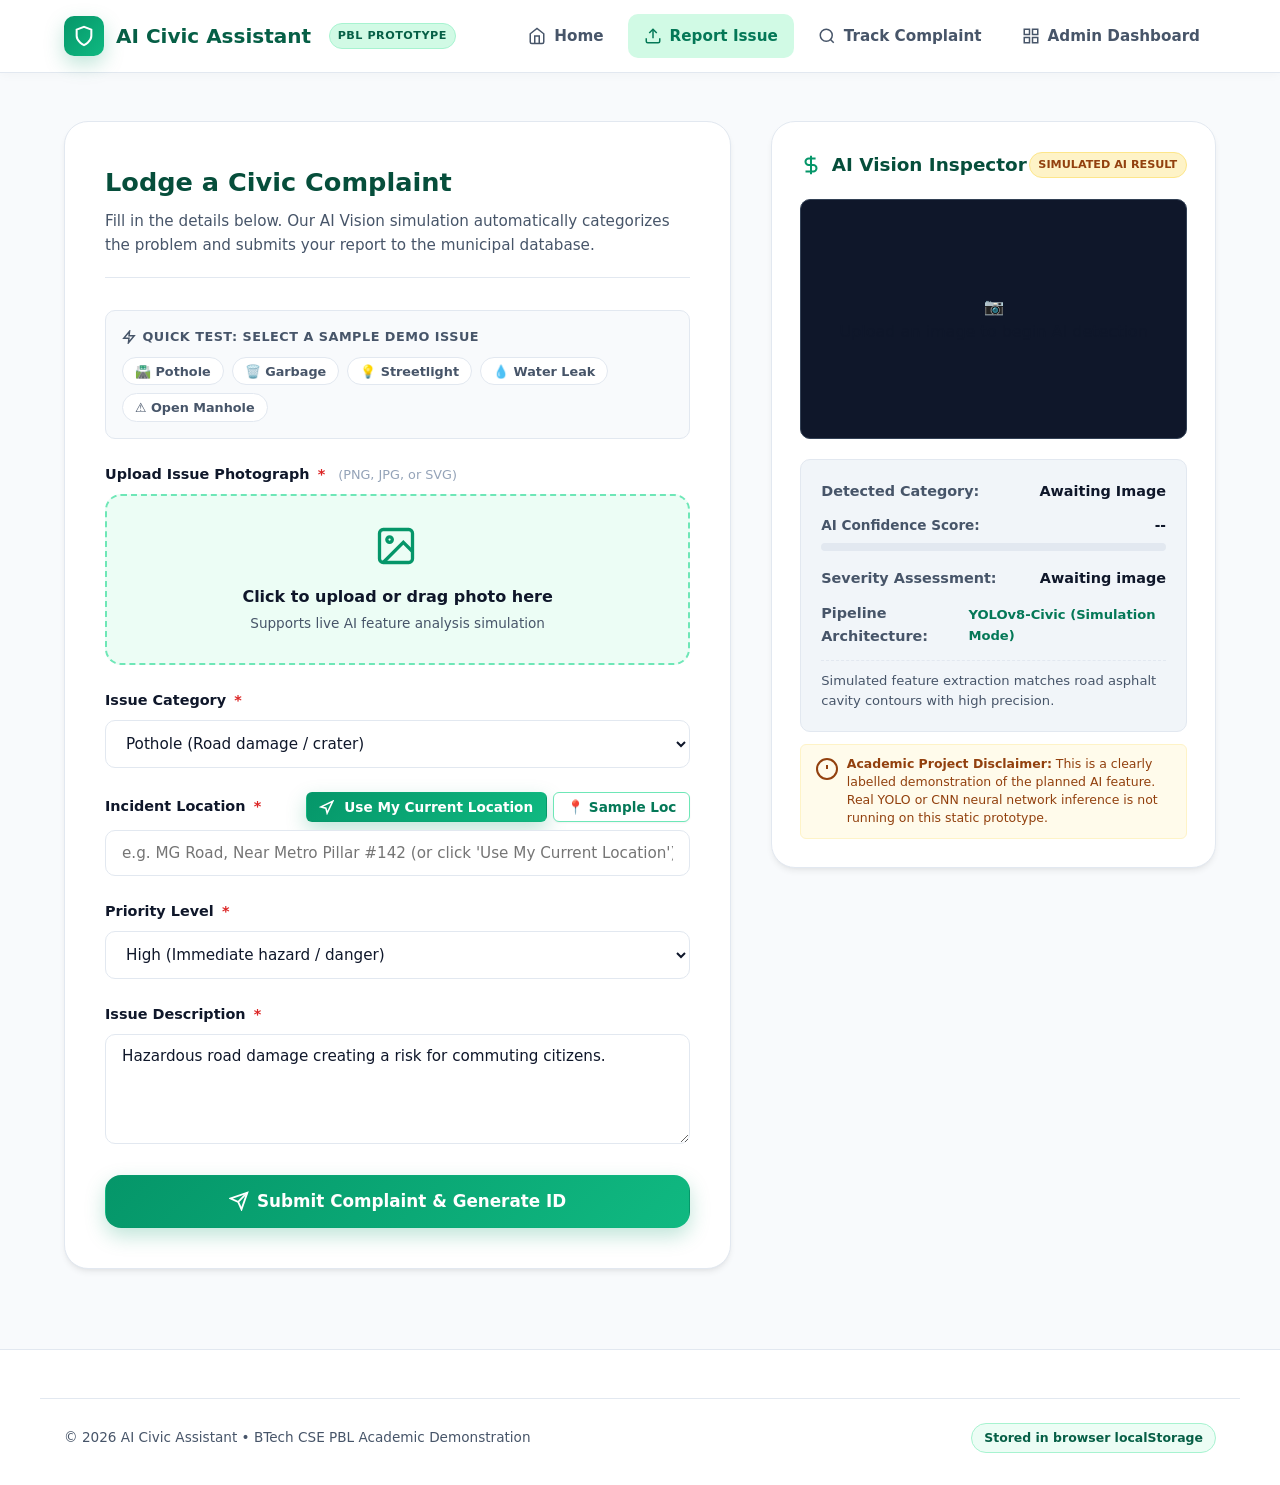
==== commit fc5e282e: "Update report.html" ====
--- a/report.html
+++ b/report.html
@@ -251,36 +251,35 @@
           </div>
 
           <!-- Image Scanning Viewport with Laser Beam & Bounding Box -->
-          <div class="ai-viewport" id="ai-viewport">
-            <img src="assets/images/pothole.svg" alt="Pothole Demo Preview" />
-            <div class="ai-scanner-line"></div>
-            <div class="ai-bounding-box">
-              <span class="ai-tag-floating">Pothole</span>
-            </div>
-          </div>
+         <div class="ai-viewport" id="ai-viewport">
+  <div id="ai-placeholder" style="text-align:center; padding:40px 20px;">
+    <p>📷</p>
+    <p>Upload an image to begin AI detection</p>
+  </div>
+</div>
 
           <!-- AI Model Metrics Panel -->
           <div class="ai-results-panel">
             <div class="ai-metric-row">
               <span class="ai-metric-label">Detected Category:</span>
-              <span class="ai-metric-value" id="ai-detected-category">Pothole</span>
+              <span class="ai-metric-value" id="ai-detected-category">Awaiting Image</span>
             </div>
 
             <div class="confidence-bar-wrap">
-              <div class="confidence-bar-header">
-                <span class="ai-metric-label">AI Confidence Score:</span>
-                <span class="ai-metric-value" id="ai-confidence-val">95.4%</span>
-              </div>
-              <div class="confidence-track">
-                <div class="confidence-fill" id="ai-confidence-fill" style="width: 95.4%;"></div>
-              </div>
-            </div>
-
-            <div class="ai-metric-row">
-              <span class="ai-metric-label">Severity Assessment:</span>
-              <span class="ai-metric-value" id="ai-priority-score">High</span>
-            </div>
-
+  <div class="confidence-bar-header">
+    <span class="ai-metric-label">AI Confidence Score:</span>
+    <span class="ai-metric-value" id="ai-confidence-val">--</span>
+  </div>
+
+  <div class="confidence-track">
+    <div class="confidence-fill" id="ai-confidence-fill" style="width: 0%;"></div>
+  </div>
+</div>
+
+<div class="ai-metric-row">
+  <span class="ai-metric-label">Severity Assessment:</span>
+  <span class="ai-metric-value" id="ai-priority-score">Awaiting image</span>
+</div>
             <div class="ai-metric-row" style="margin-bottom: 0;">
               <span class="ai-metric-label">Pipeline Architecture:</span>
               <span class="ai-metric-value" style="font-size: 0.82rem; color: var(--primary-700);">YOLOv8-Civic (Simulation Mode)</span>
